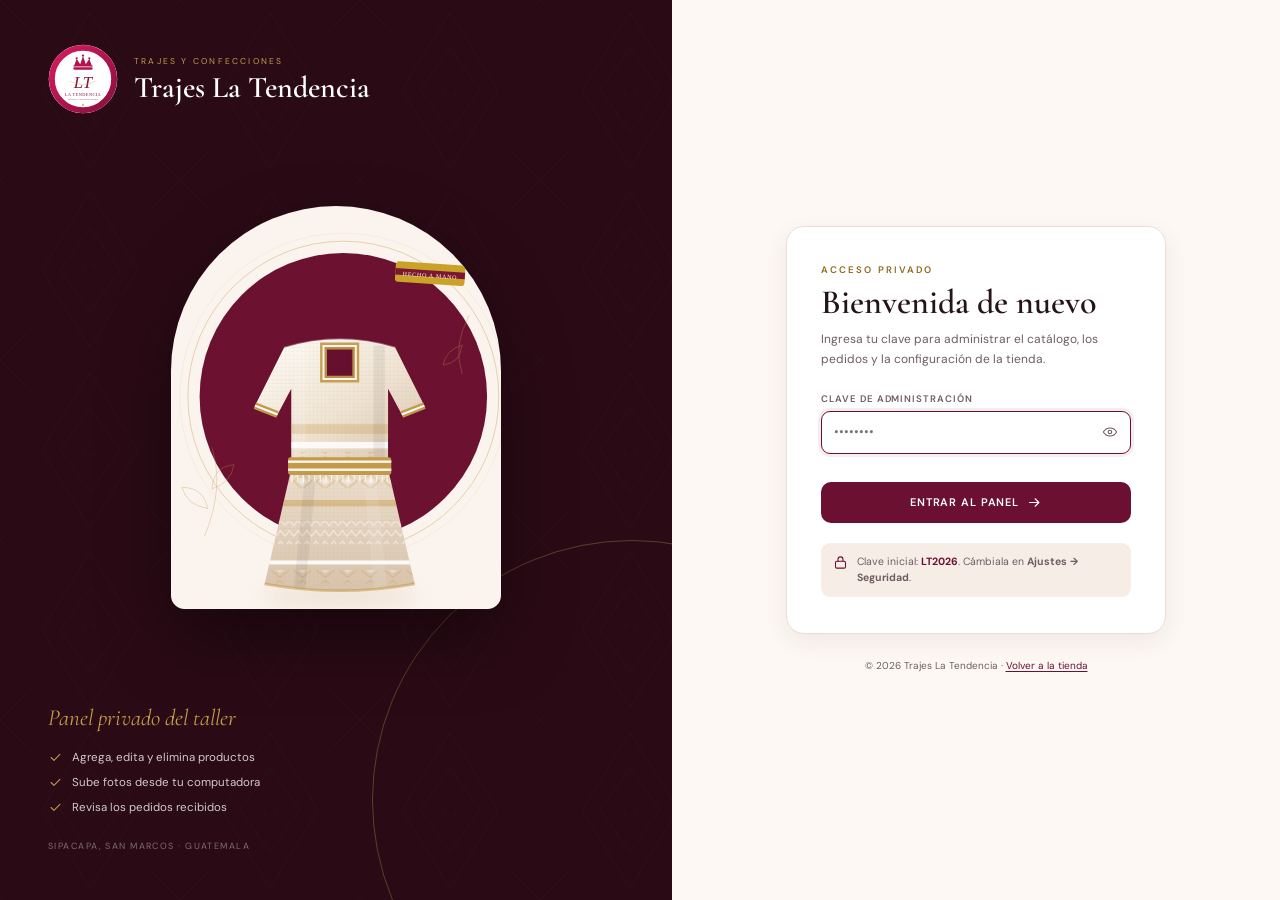
==== trajes-la-tendencia-publicar/admin.html @ 08a48540 "Add files via upload" ====
<!DOCTYPE html>
<html lang="es">
<head>
<meta charset="UTF-8">
<meta name="viewport" content="width=device-width, initial-scale=1.0">
<title>Administración · Trajes La Tendencia</title>
<meta name="robots" content="noindex, nofollow">
<meta name="description" content="Panel privado de Trajes La Tendencia para administrar el catálogo, las fotos y los pedidos del taller.">
<meta name="theme-color" content="#2A0A15">
<link rel="icon" href="assets/img/logo.svg" type="image/svg+xml">
<link rel="preconnect" href="https://fonts.googleapis.com">
<link rel="preconnect" href="https://fonts.gstatic.com" crossorigin>
<link href="https://fonts.googleapis.com/css2?family=Cormorant+Garamond:ital,wght@0,500;0,600;0,700;1,600&family=DM+Sans:opsz,wght@9..40,300;9..40,400;9..40,500;9..40,600;9..40,700&display=swap" rel="stylesheet">
<link rel="stylesheet" href="css/admin.css">
</head>
<body>

<svg xmlns="http://www.w3.org/2000/svg" class="sprite" aria-hidden="true">
  <symbol id="a-grid" viewBox="0 0 24 24"><rect x="3" y="3" width="7" height="7" rx="1.5"/><rect x="14" y="3" width="7" height="7" rx="1.5"/><rect x="3" y="14" width="7" height="7" rx="1.5"/><rect x="14" y="14" width="7" height="7" rx="1.5"/></symbol>
  <symbol id="a-box" viewBox="0 0 24 24"><path d="m12 3 8 4.5v9L12 21l-8-4.5v-9L12 3Z"/><path d="m4 7.5 8 4.5 8-4.5M12 12v9"/></symbol>
  <symbol id="a-receipt" viewBox="0 0 24 24"><path d="M5 3h14v18l-3-2-2 2-2-2-2 2-2-2-3 2V3Z"/><path d="M9 8h6M9 12h6M9 16h4"/></symbol>
  <symbol id="a-settings" viewBox="0 0 24 24"><circle cx="12" cy="12" r="3"/><path d="M12 2v3M12 19v3M4.2 4.2l2.1 2.1M17.7 17.7l2.1 2.1M2 12h3M19 12h3M4.2 19.8l2.1-2.1M17.7 6.3l2.1-2.1"/></symbol>
  <symbol id="a-plus" viewBox="0 0 24 24"><path d="M12 5v14M5 12h14"/></symbol>
  <symbol id="a-edit" viewBox="0 0 24 24"><path d="M4 20h4L19 9l-4-4L4 16v4Z"/><path d="m13.5 6.5 4 4"/></symbol>
  <symbol id="a-trash" viewBox="0 0 24 24"><path d="M4 7h16M9 7V5h6v2M7 7l1 13h8l1-13M10 11v5M14 11v5"/></symbol>
  <symbol id="a-search" viewBox="0 0 24 24"><circle cx="11" cy="11" r="7"/><path d="m20 20-3.5-3.5"/></symbol>
  <symbol id="a-close" viewBox="0 0 24 24"><path d="M6 6l12 12M18 6 6 18"/></symbol>
  <symbol id="a-eye" viewBox="0 0 24 24"><path d="M2 12s3.5-6 10-6 10 6 10 6-3.5 6-10 6S2 12 2 12Z"/><circle cx="12" cy="12" r="2.6"/></symbol>
  <symbol id="a-logout" viewBox="0 0 24 24"><path d="M10 4H5v16h5M14 8l4 4-4 4M18 12H9"/></symbol>
  <symbol id="a-external" viewBox="0 0 24 24"><path d="M14 4h6v6M20 4l-8 8"/><path d="M18 14v5H5V6h5"/></symbol>
  <symbol id="a-upload" viewBox="0 0 24 24"><path d="M12 16V4M7 9l5-5 5 5"/><path d="M4 16v4h16v-4"/></symbol>
  <symbol id="a-image" viewBox="0 0 24 24"><rect x="3" y="4" width="18" height="16" rx="2"/><circle cx="9" cy="10" r="1.6"/><path d="m4 18 5-5 4 4 3-3 4 4"/></symbol>
  <symbol id="a-wa" viewBox="0 0 24 24"><path d="M20.5 11.6a8.4 8.4 0 0 1-12.4 7.5L4 20.5l1.4-4a8.4 8.4 0 1 1 15.1-4.9Z"/><path d="M8.8 8.2c.3-.6.6-.6 1-.6h.5c.2 0 .4.1.5.4l.7 1.6c.1.3.1.5-.1.7l-.5.6c-.2.2-.1.4 0 .6.5.8 1.2 1.5 2 2 .2.1.4.2.6 0l.6-.6c.2-.2.4-.3.7-.2l1.6.7c.3.1.4.3.4.5v.5c0 .4 0 .7-.6 1a3 3 0 0 1-2.3.7c-1-.2-2.4-.8-3.6-2-1.2-1.2-1.8-2.6-2-3.6a3 3 0 0 1 .5-2.3Z" fill="currentColor" stroke="none"/></symbol>
  <symbol id="a-check" viewBox="0 0 24 24"><path d="m5 12 4.5 4.5L19 7"/></symbol>
  <symbol id="a-arrow" viewBox="0 0 24 24"><path d="M4 12h15M13 6l6 6-6 6"/></symbol>
  <symbol id="a-download" viewBox="0 0 24 24"><path d="M12 4v12M7 11l5 5 5-5"/><path d="M4 20h16"/></symbol>
  <symbol id="a-refresh" viewBox="0 0 24 24"><path d="M20 11a8 8 0 1 0-2.3 6.7"/><path d="M20 4v7h-7"/></symbol>
  <symbol id="a-copy" viewBox="0 0 24 24"><rect x="8" y="8" width="12" height="12" rx="2"/><path d="M16 8V6a2 2 0 0 0-2-2H6a2 2 0 0 0-2 2v8a2 2 0 0 0 2 2h2"/></symbol>
  <symbol id="a-truck" viewBox="0 0 24 24"><path d="M3 7h10v9H3zM13 10h4l3 3v3h-7z"/><circle cx="7" cy="18" r="1.6"/><circle cx="17.5" cy="18" r="1.6"/></symbol>
  <symbol id="a-lock" viewBox="0 0 24 24"><rect x="4" y="10" width="16" height="11" rx="2"/><path d="M8 10V7a4 4 0 0 1 8 0v3"/></symbol>
  <symbol id="a-menu" viewBox="0 0 24 24"><path d="M4 7h16M4 12h16M4 17h16"/></symbol>
</svg>

<!-- ================= LOGIN ================= -->
<main class="login" id="login-screen">
  <div class="login__brand">
    <div class="login__brand-top">
      <img src="assets/img/logo.svg" alt="" width="72" height="72">
      <div>
        <p class="login__kicker">Trajes y confecciones</p>
        <h1>Trajes La Tendencia</h1>
      </div>
    </div>
    <div class="login__art">
      <img src="assets/img/hero.svg" alt="Traje ceremonial marfil con bordado dorado">
    </div>
    <div class="login__brand-bottom">
      <p>Panel privado del taller</p>
      <ul>
        <li><svg class="ico"><use href="#a-check"/></svg> Agrega, edita y elimina productos</li>
        <li><svg class="ico"><use href="#a-check"/></svg> Sube fotos desde tu computadora</li>
        <li><svg class="ico"><use href="#a-check"/></svg> Revisa los pedidos recibidos</li>
      </ul>
      <span>Sipacapa, San Marcos · Guatemala</span>
    </div>
  </div>

  <div class="login__panel">
    <form class="login__form" id="login-form" autocomplete="off">
      <p class="kicker">Acceso privado</p>
      <h2>Bienvenida de nuevo</h2>
      <p class="login__lead">Ingresa tu clave para administrar el catálogo, los pedidos y la configuración de la tienda.</p>

      <label class="field">
        <span>Clave de administración</span>
        <div class="pass-wrap">
          <input type="password" id="login-pass" placeholder="••••••••" autocomplete="current-password" required>
          <button type="button" class="pass-toggle" id="toggle-pass" aria-label="Mostrar clave">
            <svg class="ico"><use href="#a-eye"/></svg>
          </button>
        </div>
      </label>

      <p class="form-error" id="login-error" role="alert"></p>
      <button type="submit" class="btn btn--primary btn--full">Entrar al panel <svg class="ico"><use href="#a-arrow"/></svg></button>

      <div class="login__hint">
        <svg class="ico"><use href="#a-lock"/></svg>
        <p>Clave inicial: <strong>LT2026</strong>. Cámbiala en <b>Ajustes → Seguridad</b>.</p>
      </div>
    </form>
    <p class="login__foot">© <span id="login-year">2026</span> Trajes La Tendencia · <a href="index.html">Volver a la tienda</a></p>
  </div>
</main>

<!-- ================= APLICACIÓN ================= -->
<div class="admin" id="admin-app" hidden>

  <aside class="sidebar" id="sidebar">
    <div class="sidebar__head">
      <a class="sidebar__brand" href="index.html">
        <img src="assets/img/logo.svg" alt="" width="46" height="46">
        <span><strong>La Tendencia</strong><small>Administración</small></span>
      </a>
      <button class="icon-btn sidebar__close" id="btn-close-sidebar" aria-label="Cerrar menú">
        <svg class="ico"><use href="#a-close"/></svg>
      </button>
    </div>

    <nav class="sidebar__nav" aria-label="Secciones del panel">
      <button class="side-link is-active" data-view-link="dashboard">
        <svg class="ico"><use href="#a-grid"/></svg> Resumen
      </button>
      <button class="side-link" data-view-link="products">
        <svg class="ico"><use href="#a-box"/></svg> Productos
        <span class="side-badge" id="side-count-products">0</span>
      </button>
      <button class="side-link" data-view-link="orders">
        <svg class="ico"><use href="#a-receipt"/></svg> Pedidos
        <span class="side-badge side-badge--alert" id="side-count-orders">0</span>
      </button>
      <button class="side-link" data-view-link="settings">
        <svg class="ico"><use href="#a-settings"/></svg> Ajustes
      </button>
    </nav>

    <div class="sidebar__foot">
      <a class="side-store" href="index.html" target="_blank" rel="noopener">
        <svg class="ico"><use href="#a-external"/></svg> Ver la tienda
      </a>
      <button class="side-logout" id="btn-logout">
        <svg class="ico"><use href="#a-logout"/></svg> Cerrar sesión
      </button>
      <p>Trajes La Tendencia · v1.0</p>
    </div>
  </aside>

  <div class="sidebar-overlay" id="sidebar-overlay"></div>

  <div class="main">
    <header class="topbar">
      <button class="icon-btn topbar__menu" id="btn-open-sidebar" aria-label="Abrir menú">
        <svg class="ico"><use href="#a-menu"/></svg>
      </button>
      <div class="topbar__titles">
        <h1 id="view-title">Resumen</h1>
        <p id="view-subtitle">Todo lo que pasa en tu tienda, de un vistazo.</p>
      </div>
      <div class="topbar__actions">
        <a class="btn btn--ghost btn--sm" href="index.html" target="_blank" rel="noopener">
          <svg class="ico"><use href="#a-external"/></svg> Ver tienda
        </a>
        <button class="btn btn--primary btn--sm" id="btn-new-product">
          <svg class="ico"><use href="#a-plus"/></svg> Nuevo producto
        </button>
        <span class="avatar" title="Administradora">LT</span>
      </div>
    </header>

    <main class="views">

      <!-- ============ RESUMEN ============ -->
      <section class="view is-active" data-view="dashboard">
        <div class="notice notice--info">
          <svg class="ico"><use href="#a-wa"/></svg>
          <p><strong>Notificación de pedidos:</strong> cada compra abre WhatsApp con el resumen completo para el taller. Además, el pedido queda guardado en el navegador donde se hizo la compra; esta lista muestra solo los pedidos realizados en <b>este mismo dispositivo</b>.</p>
        </div>

        <div class="kpis">
          <article class="kpi">
            <span class="kpi__icon"><svg class="ico"><use href="#a-box"/></svg></span>
            <p>Productos activos</p>
            <strong id="kpi-products">0</strong>
            <small id="kpi-products-note">—</small>
          </article>
          <article class="kpi">
            <span class="kpi__icon"><svg class="ico"><use href="#a-receipt"/></svg></span>
            <p>Pedidos en este navegador</p>
            <strong id="kpi-orders">0</strong>
            <small id="kpi-orders-note">—</small>
          </article>
          <article class="kpi">
            <span class="kpi__icon kpi__icon--gold"><svg class="ico"><use href="#a-check"/></svg></span>
            <p>Ingresos confirmados</p>
            <strong id="kpi-revenue">Q0</strong>
            <small id="kpi-revenue-note">—</small>
          </article>
          <article class="kpi">
            <span class="kpi__icon kpi__icon--rose"><svg class="ico"><use href="#a-truck"/></svg></span>
            <p>Por atender</p>
            <strong id="kpi-pending">0</strong>
            <small id="kpi-pending-note">—</small>
          </article>
        </div>

        <div class="dash-grid">
          <section class="panel">
            <header class="panel__head">
              <div><h2>Últimos pedidos</h2><p>Los más recientes de este dispositivo.</p></div>
              <button class="link-btn" data-go="orders">Ver todos <svg class="ico"><use href="#a-arrow"/></svg></button>
            </header>
            <div class="table-wrap">
              <table class="table">
                <thead><tr><th>Pedido</th><th>Cliente</th><th>Total</th><th>Estado</th></tr></thead>
                <tbody id="recent-orders"></tbody>
              </table>
            </div>
            <p class="empty-mini" id="recent-empty">Aún no hay pedidos. Cuando alguien compre, aparecerá aquí.</p>
          </section>

          <section class="panel">
            <header class="panel__head">
              <div><h2>Stock bajo</h2><p>Piezas con 3 unidades o menos.</p></div>
              <button class="link-btn" data-go="products">Gestionar <svg class="ico"><use href="#a-arrow"/></svg></button>
            </header>
            <div class="lowstock" id="low-stock"></div>
            <p class="empty-mini" id="low-empty">Todo tu inventario está en buen nivel.</p>
          </section>
        </div>

        <div class="quick-grid">
          <button class="quick-card" data-go="products" id="quick-product">
            <span><svg class="ico"><use href="#a-plus"/></svg></span>
            <strong>Agregar un producto</strong>
            <small>Sube fotos, define precio y tallas.</small>
          </button>
          <button class="quick-card" data-go="orders">
            <span><svg class="ico"><use href="#a-receipt"/></svg></span>
            <strong>Revisar pedidos</strong>
            <small>Confirma, prepara y entrega.</small>
          </button>
          <button class="quick-card" data-go="settings">
            <span><svg class="ico"><use href="#a-download"/></svg></span>
            <strong>Respaldar catálogo</strong>
            <small>Descarga una copia de tus datos.</small>
          </button>
        </div>
      </section>

      <!-- ============ PRODUCTOS ============ -->
      <section class="view" data-view="products">
        <div class="toolbar">
          <div class="search-box">
            <svg class="ico"><use href="#a-search"/></svg>
            <input type="search" id="product-search" placeholder="Buscar por nombre…" aria-label="Buscar producto">
          </div>
          <div class="toolbar__group">
            <select id="product-filter-cat" aria-label="Filtrar por categoría">
              <option value="all">Todas las categorías</option>
            </select>
            <select id="product-filter-status" aria-label="Filtrar por estado">
              <option value="all">Todos los estados</option>
              <option value="active">Activos</option>
              <option value="inactive">Inactivos</option>
              <option value="low">Stock bajo</option>
            </select>
            <button class="btn btn--primary btn--sm" id="btn-new-product-2">
              <svg class="ico"><use href="#a-plus"/></svg> Nuevo
            </button>
          </div>
        </div>

        <div class="panel">
          <div class="table-wrap">
            <table class="table table--products">
              <thead>
                <tr><th>Producto</th><th>Categoría</th><th>Precio</th><th>Stock</th><th>Estado</th><th class="t-right">Acciones</th></tr>
              </thead>
              <tbody id="products-tbody"></tbody>
            </table>
          </div>
          <p class="empty-state" id="products-empty" hidden>No hay productos que coincidan con la búsqueda.</p>
        </div>
        <p class="table-note"><svg class="ico"><use href="#a-image"/></svg> Las fotos se guardan comprimidas dentro del catálogo. Para publicar los cambios en la web, usa <b>Ajustes → Exportar catálogo</b>.</p>
      </section>

      <!-- ============ PEDIDOS ============ -->
      <section class="view" data-view="orders">
        <div class="notice notice--info">
          <svg class="ico"><use href="#a-wa"/></svg>
          <p><strong>Tu libro de pedidos es WhatsApp.</strong> Cada pedido nuevo llega a tu WhatsApp con todos los datos. Esta lista guarda únicamente los pedidos hechos desde este navegador (por ejemplo, ventas registradas en el taller).</p>
        </div>
        <div class="toolbar">
          <div class="search-box">
            <svg class="ico"><use href="#a-search"/></svg>
            <input type="search" id="order-search" placeholder="Buscar por código, cliente o teléfono…" aria-label="Buscar pedido">
          </div>
          <div class="toolbar__group">
            <select id="order-status-filter" aria-label="Filtrar por estado">
              <option value="all">Todos los estados</option>
              <option value="pendiente">Pendientes</option>
              <option value="pagado">Pagados</option>
              <option value="preparando">En preparación</option>
              <option value="enviado">Enviados</option>
              <option value="entregado">Entregados</option>
              <option value="cancelado">Cancelados</option>
            </select>
          </div>
        </div>

        <div class="orders" id="orders-list"></div>
        <div class="empty-state empty-state--box" id="orders-empty" hidden>
          <svg class="ico"><use href="#a-receipt"/></svg>
          <p>No hay pedidos guardados en este navegador.</p>
          <small>Los pedidos de tus clientes llegan directamente a tu WhatsApp. Aquí solo se guardan los que se hacen desde este mismo dispositivo.</small>
        </div>
      </section>

      <!-- ============ AJUSTES ============ -->
      <section class="view" data-view="settings">
        <form id="settings-form">
          <div class="settings-grid">

            <section class="panel">
              <header class="panel__head"><div><h2>Datos del negocio</h2><p>Así te contactan y te encuentran.</p></div></header>
              <div class="form-grid">
                <label class="field field--full"><span>Número de WhatsApp *</span><input type="tel" id="set-whatsapp" inputmode="numeric" autocomplete="off" placeholder="50233451029"></label>
                <label class="field field--full"><span>Teléfono visible en la página</span><input type="tel" id="set-phone" autocomplete="off" placeholder="3345 1029"></label>
                <p class="field-note field--full" id="wa-preview">—</p>
                <p class="form-error field--full" id="wa-error"></p>
                <label class="field"><span>Nombre del negocio</span><input type="text" id="set-name"></label>
                <label class="field"><span>Correo</span><input type="email" id="set-email"></label>
                <label class="field field--full"><span>Dirección</span><input type="text" id="set-address"></label>
                <label class="field field--full"><span>Facebook</span><input type="url" id="set-facebook"></label>
              </div>
              <button type="submit" class="btn btn--primary btn--sm" style="margin-top:16px">Guardar número</button>
              <p class="field-note">Escribe el número con código de país, sin <b>+</b>, espacios ni guiones. Ejemplo: <b>50233451029</b>. Para cambiarlo, borra los dígitos y escribe el nuevo.</p>
            </section>

            <section class="panel">
              <header class="panel__head"><div><h2>Envíos y pagos</h2><p>Reglas que se aplican en el checkout.</p></div></header>
              <div class="form-grid">
                <label class="field"><span>Envío gratis desde (Q)</span><input type="number" id="set-free" min="0" step="1"></label>
                <label class="field"><span>Recargo contra entrega (Q)</span><input type="number" id="set-cod" min="0" step="1"></label>
                <label class="field"><span>Envío en San Marcos (Q)</span><input type="number" id="set-ship-local" min="0" step="1"></label>
                <label class="field"><span>Envío nacional (Q)</span><input type="number" id="set-ship-national" min="0" step="1"></label>
              </div>
              <div class="form-grid" style="margin-top:14px">
                <label class="field"><span>Banco</span><input type="text" id="set-bank"></label>
                <label class="field"><span>Número de cuenta</span><input type="text" id="set-account"></label>
                <label class="field"><span>Titular</span><input type="text" id="set-holder"></label>
                <label class="field"><span>Tipo de cuenta</span><input type="text" id="set-account-type"></label>
              </div>
              <button type="submit" class="btn btn--primary btn--sm" style="margin-top:16px">Guardar cambios</button>
            </section>

            <section class="panel">
              <header class="panel__head"><div><h2>Seguridad</h2><p>Cambia la clave de acceso al panel.</p></div></header>
              <div class="form-grid">
                <label class="field field--full"><span>Clave actual</span><input type="password" id="set-pass-current" autocomplete="current-password"></label>
                <label class="field"><span>Nueva clave</span><input type="password" id="set-pass-new" autocomplete="new-password"></label>
                <label class="field"><span>Repetir nueva clave</span><input type="password" id="set-pass-confirm" autocomplete="new-password"></label>
              </div>
              <p class="form-error" id="pass-error"></p>
              <button type="button" class="btn btn--ghost btn--sm" id="btn-change-pass">Actualizar clave</button>
              <p class="field-note">La clave se guarda cifrada en este navegador. Si la olvidas, deberás restablecer los datos del sitio.</p>
            </section>

            <section class="panel">
              <header class="panel__head"><div><h2>Catálogo y respaldos</h2><p>Publica o restaura la información de tu tienda.</p></div></header>
              <div class="data-actions">
                <button type="button" class="data-btn" id="btn-export-js">
                  <svg class="ico"><use href="#a-download"/></svg>
                  <span><strong>Exportar catálogo publicado</strong><small>Descarga <code>data.js</code> con fotos incluidas, listo para reemplazar en el sitio.</small></span>
                </button>
                <button type="button" class="data-btn" id="btn-export-json">
                  <svg class="ico"><use href="#a-copy"/></svg>
                  <span><strong>Descargar respaldo JSON</strong><small>Copia de seguridad de productos y ajustes.</small></span>
                </button>
                <button type="button" class="data-btn" id="btn-import">
                  <svg class="ico"><use href="#a-upload"/></svg>
                  <span><strong>Importar catálogo</strong><small>Restaura un respaldo .json o un data.js exportado.</small></span>
                </button>
                <input type="file" id="import-file" accept=".json,.js,application/json,text/javascript" hidden>
                <button type="button" class="data-btn data-btn--danger" id="btn-reset-catalog">
                  <svg class="ico"><use href="#a-refresh"/></svg>
                  <span><strong>Restaurar catálogo de ejemplo</strong><small>Borra los cambios locales de productos y vuelve al catálogo original.</small></span>
                </button>
                <button type="button" class="data-btn data-btn--danger" id="btn-clear-orders">
                  <svg class="ico"><use href="#a-trash"/></svg>
                  <span><strong>Borrar pedidos</strong><small>Elimina el historial de pedidos de este navegador.</small></span>
                </button>
              </div>
              <p class="field-note" id="data-info">—</p>
            </section>
          </div>
        </form>

        <div class="publish">
          <div class="publish__icon"><svg class="ico"><use href="#a-upload"/></svg></div>
          <div>
            <h3>¿Cómo publico mis cambios?</h3>
            <p>El panel guarda los cambios en este navegador. Para que los vea todo el mundo, exporta el catálogo y reemplaza el archivo <code>js/data.js</code> en tu hosting. Las fotos nuevas viajan dentro de ese archivo, sin servicios externos.</p>
          </div>
          <ol>
            <li><span>1</span> Edita productos y ajustes.</li>
            <li><span>2</span> Presiona <b>Exportar catálogo publicado</b>.</li>
            <li><span>3</span> Sube el nuevo <code>data.js</code> a <code>js/</code>.</li>
            <li><span>4</span> Recarga la tienda y verifica.</li>
          </ol>
        </div>
      </section>

    </main>
  </div>
</div>

<!-- ================= MODAL PRODUCTO ================= -->
<div class="modal" id="product-form-modal" aria-hidden="true">
  <div class="modal__backdrop" data-close></div>
  <div class="modal__box modal__box--wide" role="dialog" aria-modal="true" aria-labelledby="pf-title">
    <header class="modal__head">
      <div><p class="kicker">Catálogo</p><h2 id="pf-title">Nuevo producto</h2></div>
      <button class="icon-btn" data-close aria-label="Cerrar"><svg class="ico"><use href="#a-close"/></svg></button>
    </header>

    <form id="product-form" class="modal__body">
      <div class="product-form">
        <div class="product-form__main">
          <div class="form-grid">
            <label class="field field--full"><span>Nombre del producto *</span><input type="text" id="pf-name" required maxlength="80" placeholder="Ej. Traje Regional Bordado"></label>
            <label class="field"><span>Categoría *</span>
              <select id="pf-category" required>
                <option value="trajes">Trajes</option>
                <option value="blusas">Blusas</option>
                <option value="cortes">Cortes típicos</option>
              </select>
            </label>
            <label class="field"><span>Etiqueta</span>
              <select id="pf-badge">
                <option value="">Sin etiqueta</option>
                <option>Nuevo</option>
                <option>Más vendido</option>
                <option>Edición limitada</option>
                <option>Hecho a mano</option>
              </select>
            </label>
            <label class="field"><span>Precio (Q) *</span><input type="number" id="pf-price" min="1" step="1" required placeholder="850"></label>
            <label class="field"><span>Precio anterior (Q)</span><input type="number" id="pf-compare" min="0" step="1" placeholder="Opcional"></label>
            <label class="field"><span>Stock disponible</span><input type="number" id="pf-stock" min="0" step="1" value="10"></label>
            <label class="field"><span>Tallas (separadas por coma)</span><input type="text" id="pf-sizes" placeholder="S, M, L, XL"></label>
            <label class="field field--full"><span>Colores (nombre:hex, separados por coma)</span><input type="text" id="pf-colors" placeholder="Rosa:#C2185B, Vino:#7B1733"></label>
            <label class="field field--full"><span>Descripción</span><textarea id="pf-desc" rows="3" placeholder="Cuenta la historia de esta pieza…"></textarea></label>
            <label class="field field--full"><span>Detalles (uno por línea)</span><textarea id="pf-details" rows="3" placeholder="Hecho a mano&#10;Tela de algodón"></textarea></label>
          </div>

          <div class="checks">
            <label class="check"><input type="checkbox" id="pf-featured" checked><span>Mostrar en destacados</span></label>
            <label class="check"><input type="checkbox" id="pf-active" checked><span>Producto visible en la tienda</span></label>
          </div>
        </div>

        <div class="product-form__media">
          <div class="field-head"><span>Fotos del producto</span><small>La primera es la portada</small></div>
          <div class="upload-zone" id="pf-drop">
            <svg class="ico"><use href="#a-upload"/></svg>
            <strong>Arrastra tus fotos aquí</strong>
            <span>o haz clic para elegirlas</span>
            <small>JPG, PNG o WebP · se comprimen automáticamente</small>
            <input type="file" id="pf-file" accept="image/*" multiple hidden>
          </div>
          <div class="image-grid" id="pf-images"></div>
          <p class="field-note">Puedes subir varias fotos. La primera será la que se vea en la tienda.</p>
        </div>
      </div>

      <p class="form-error" id="pf-error"></p>
    </form>

    <footer class="modal__foot">
      <button type="button" class="btn btn--ghost btn--sm" data-close>Cancelar</button>
      <button type="submit" form="product-form" class="btn btn--primary btn--sm" id="pf-save">
        <svg class="ico"><use href="#a-check"/></svg> Guardar producto
      </button>
    </footer>
  </div>
</div>

<!-- ================= MODAL PEDIDO ================= -->
<div class="modal" id="order-modal" aria-hidden="true">
  <div class="modal__backdrop" data-close></div>
  <div class="modal__box" role="dialog" aria-modal="true" aria-labelledby="order-modal-title">
    <header class="modal__head">
      <div><p class="kicker">Pedido</p><h2 id="order-modal-title">Detalle</h2></div>
      <button class="icon-btn" data-close aria-label="Cerrar"><svg class="ico"><use href="#a-close"/></svg></button>
    </header>
    <div class="modal__body" id="order-detail"></div>
    <footer class="modal__foot modal__foot--split">
      <div class="order-status">
        <label for="order-status-select">Estado</label>
        <select id="order-status-select"></select>
        <button class="btn btn--ghost btn--sm" id="btn-order-save">Guardar</button>
      </div>
      <div class="modal__foot-actions">
        <a class="btn btn--wa btn--sm" id="btn-order-wa" href="#" target="_blank" rel="noopener"><svg class="ico"><use href="#a-wa"/></svg> Enviar al taller</a>
        <a class="btn btn--ghost btn--sm" id="btn-order-customer" href="#" target="_blank" rel="noopener"><svg class="ico"><use href="#a-wa"/></svg> Cliente</a>
      </div>
    </footer>
  </div>
</div>

<div class="toast" id="admin-toast" role="status" aria-live="polite"></div>

<button class="fab" id="btn-fab-new" aria-label="Nuevo producto"><svg class="ico"><use href="#a-plus"/></svg></button>

<script src="js/data.js"></script>
<script src="js/admin.js"></script>
</body>
</html>
---- trajes-la-tendencia-publicar/css/admin.css ----
/* ==========================================================================
   TRAJES LA TENDENCIA · Panel de administración
   ========================================================================== */

:root{
  --wine:#6B1030;
  --wine-deep:#4A0A21;
  --wine-ink:#2A0A15;
  --magenta:#C2185B;
  --blush:#F8E7EC;
  --cream:#FDF8F4;
  --sand:#F6EDE6;
  --paper:#FFFFFF;
  --ink:#241318;
  --muted:#6F5D63;
  --line:#EADFD8;
  --gold:#C39A4A;
  --green:#157A4E;
  --green-dark:#146B46;
  --red:#C0392B;
  --shadow-sm:0 8px 24px rgba(74,10,33,.07);
  --shadow-md:0 18px 44px rgba(74,10,33,.13);
  --shadow-lg:0 30px 80px rgba(74,10,33,.22);
  --serif:"Cormorant Garamond",Georgia,serif;
  --sans:"DM Sans",system-ui,-apple-system,"Segoe UI",sans-serif;
  --ease:cubic-bezier(.22,.61,.36,1);
}

*,*::before,*::after{box-sizing:border-box}
body{
  margin:0;background:#F7F1EC;color:var(--ink);
  font-family:var(--sans);font-size:14px;line-height:1.55;
  -webkit-font-smoothing:antialiased;
}
img{max-width:100%;display:block}
a{color:inherit;text-decoration:none}
button{font:inherit;color:inherit;background:none;border:0;cursor:pointer}
input,select,textarea{font:inherit;color:inherit}
h1,h2,h3,h4,p,ul,ol{margin:0}
ul,ol{padding:0;list-style:none}
::selection{background:var(--wine);color:#fff}
:focus-visible{outline:2px solid var(--magenta);outline-offset:2px;border-radius:4px}
code{font-family:ui-monospace,SFMono-Regular,Consolas,monospace;font-size:.92em;background:rgba(107,16,48,.06);padding:1px 5px;border-radius:4px}
[hidden]{display:none !important}
.sprite{position:absolute;width:0;height:0;overflow:hidden}
.ico{width:18px;height:18px;flex:none;fill:none;stroke:currentColor;stroke-width:1.7;stroke-linecap:round;stroke-linejoin:round;vertical-align:middle}
.sr-only{position:absolute;width:1px;height:1px;overflow:hidden;clip:rect(0,0,0,0)}

/* ---------- Botones y campos ---------- */
.btn{
  display:inline-flex;align-items:center;justify-content:center;gap:8px;
  padding:12px 18px;border-radius:10px;border:1px solid transparent;
  font-size:11px;font-weight:600;letter-spacing:.08em;text-transform:uppercase;
  line-height:1;transition:background .2s,color .2s,border-color .2s,transform .2s,box-shadow .2s;
}
.btn .ico{width:15px;height:15px}
.btn--sm{padding:10px 14px;font-size:10px;border-radius:9px}
.btn--primary{background:var(--wine);color:#fff}
.btn--primary:hover{background:var(--wine-deep);transform:translateY(-1px);box-shadow:0 10px 22px rgba(74,10,33,.2)}
.btn--ghost{background:var(--paper);border-color:var(--line);color:var(--ink)}
.btn--ghost:hover{border-color:var(--wine);color:var(--wine)}
.btn--wa{background:var(--green);color:#fff}
.btn--wa:hover{background:var(--green-dark)}
.btn--full{width:100%}
.btn[disabled]{opacity:.55;pointer-events:none}

.field{display:flex;flex-direction:column;gap:5px}
.field > span{font-size:9.5px;font-weight:600;text-transform:uppercase;letter-spacing:.1em;color:var(--muted)}
.field input,.field select,.field textarea{
  width:100%;padding:10px 12px;border:1px solid var(--line);border-radius:9px;
  background:var(--paper);font-size:13px;transition:border-color .2s,box-shadow .2s;
}
.field textarea{resize:vertical;min-height:74px}
.field input:focus,.field select:focus,.field textarea:focus{
  outline:none;border-color:var(--wine);box-shadow:0 0 0 3px rgba(107,16,48,.07);
}
.field input.is-error,.field select.is-error{border-color:var(--magenta);background:#FFF6F8}
.field-note{font-size:10.5px;color:var(--muted);line-height:1.6;margin-top:10px}
.field-head{display:flex;justify-content:space-between;align-items:baseline;margin-bottom:8px}
.field-head span{font-size:9.5px;font-weight:600;text-transform:uppercase;letter-spacing:.1em;color:var(--muted)}
.field-head small{font-size:9.5px;color:var(--muted)}
.form-grid{display:grid;grid-template-columns:1fr 1fr;gap:12px}
.field--full{grid-column:1/-1}
.form-error{color:var(--magenta);font-size:11px;min-height:16px;margin-top:8px}
.kicker{font-size:9.5px;font-weight:600;letter-spacing:.22em;text-transform:uppercase;color:#8C6A1F}

/* ---------- Login ---------- */
.login{display:grid;grid-template-columns:1.05fr .95fr;min-height:100vh;background:var(--cream)}
.login__brand{
  position:relative;background:var(--wine-ink);color:#fff;padding:44px 48px;
  display:flex;flex-direction:column;overflow:hidden;
}
.login__brand::before{
  content:"";position:absolute;inset:0;opacity:.18;
  background:url("../assets/img/pattern.svg") repeat;background-size:180px;
  filter:invert(1);
}
.login__brand::after{
  content:"";position:absolute;width:520px;height:520px;border-radius:50%;
  border:1px solid rgba(195,154,74,.35);right:-220px;bottom:-160px;pointer-events:none;
}
.login__brand-top{position:relative;z-index:2;display:flex;align-items:center;gap:16px}
.login__brand-top img{width:70px;height:70px;border-radius:50%}
.login__brand-top h1{font-family:var(--serif);font-size:30px;font-weight:600;line-height:1;margin-top:4px}
.login__kicker{font-size:8.5px;text-transform:uppercase;letter-spacing:.26em;color:var(--gold)}
.login__art{
  position:relative;z-index:2;flex:1;display:flex;align-items:center;justify-content:center;
  padding:30px 0;min-height:280px;
}
.login__art img{
  width:min(330px,72%);max-height:46vh;object-fit:cover;
  border-radius:220px 220px 18px 18px;box-shadow:0 30px 70px rgba(0,0,0,.4);
}
.login__brand-bottom{position:relative;z-index:2}
.login__brand-bottom > p{font-family:var(--serif);font-size:23px;font-style:italic;color:var(--gold);margin-bottom:12px}
.login__brand-bottom ul{display:grid;gap:7px;margin-bottom:18px}
.login__brand-bottom li{display:flex;align-items:center;gap:9px;font-size:11.5px;color:rgba(255,255,255,.78)}
.login__brand-bottom li .ico{width:15px;height:15px;color:var(--gold)}
.login__brand-bottom > span{font-size:9px;text-transform:uppercase;letter-spacing:.16em;color:rgba(255,255,255,.4)}

.login__panel{display:flex;flex-direction:column;justify-content:center;align-items:center;padding:40px 32px}
.login__form{width:min(380px,100%);background:var(--paper);border:1px solid var(--line);border-radius:18px;padding:36px 34px;box-shadow:var(--shadow-sm)}
.login__form h2{font-family:var(--serif);font-size:34px;font-weight:600;line-height:1;margin:8px 0 10px}
.login__lead{font-size:12px;color:var(--muted);line-height:1.65;margin-bottom:22px}
.pass-wrap{position:relative}
.pass-wrap input{padding-right:44px}
.pass-toggle{position:absolute;right:4px;top:50%;translate:0 -50%;width:34px;height:34px;display:grid;place-items:center;color:var(--muted);border-radius:7px}
.pass-toggle:hover{background:var(--sand);color:var(--wine)}
.pass-toggle .ico{width:16px;height:16px}
.login__form .btn{margin-top:4px}
.login__hint{display:flex;gap:9px;margin-top:20px;padding:11px 12px;border-radius:9px;background:var(--sand);color:var(--muted);font-size:10.5px;line-height:1.55}
.login__hint .ico{width:15px;height:15px;color:var(--wine);margin-top:1px}
.login__hint strong{color:var(--wine)}
.login__foot{margin-top:24px;font-size:10px;color:var(--muted)}
.login__foot a{color:var(--wine);text-decoration:underline;text-underline-offset:2px}

/* ---------- Estructura ---------- */
.admin{display:flex;min-height:100vh}
.sidebar{
  position:sticky;top:0;height:100vh;width:256px;flex:none;
  background:var(--wine-ink);color:#EAD9DF;display:flex;flex-direction:column;
  padding:20px 16px;z-index:70;
}
.sidebar__head{display:flex;align-items:center;justify-content:space-between;gap:8px;padding:0 4px 20px;border-bottom:1px solid rgba(255,255,255,.1)}
.sidebar__brand{display:flex;align-items:center;gap:10px}
.sidebar__brand img{border-radius:50%}
.sidebar__brand strong{display:block;font-family:var(--serif);font-size:18px;font-weight:600;color:#fff;line-height:1}
.sidebar__brand small{display:block;font-size:7.5px;text-transform:uppercase;letter-spacing:.2em;color:rgba(234,217,223,.5);margin-top:4px}
.sidebar__close{display:none;color:#EAD9DF}
.sidebar__nav{display:flex;flex-direction:column;gap:3px;margin-top:18px;flex:1}
.side-link{
  display:flex;align-items:center;gap:10px;padding:11px 12px;border-radius:9px;
  font-size:12px;font-weight:500;color:rgba(234,217,223,.72);text-align:left;
  transition:background .2s,color .2s;
}
.side-link .ico{width:17px;height:17px}
.side-link:hover{background:rgba(255,255,255,.06);color:#fff}
.side-link.is-active{background:rgba(195,154,74,.16);color:#fff}
.side-link.is-active .ico{color:var(--gold)}
.side-badge{
  margin-left:auto;min-width:19px;height:19px;padding:0 5px;border-radius:99px;
  display:grid;place-items:center;background:rgba(255,255,255,.12);
  font-size:9px;font-weight:600;color:#fff;
}
.side-badge--alert{background:var(--magenta)}
.sidebar__foot{margin-top:auto;padding-top:16px;border-top:1px solid rgba(255,255,255,.1)}
.side-store,.side-logout{
  display:flex;align-items:center;gap:9px;width:100%;padding:9px 12px;border-radius:8px;
  font-size:11px;color:rgba(234,217,223,.75);transition:background .2s,color .2s;
}
.side-store:hover,.side-logout:hover{background:rgba(255,255,255,.06);color:#fff}
.side-logout{color:rgba(255,180,180,.8)}
.sidebar__foot p{font-size:8.5px;color:rgba(234,217,223,.32);text-align:center;margin-top:12px;letter-spacing:.05em}
.sidebar-overlay{display:none}

.main{flex:1;min-width:0;display:flex;flex-direction:column}
.topbar{
  position:sticky;top:0;z-index:50;height:78px;
  display:flex;align-items:center;gap:16px;padding:0 30px;
  background:rgba(255,255,255,.92);-webkit-backdrop-filter:blur(12px);backdrop-filter:blur(12px);
  border-bottom:1px solid var(--line);
}
.topbar__menu{display:none}
.topbar__titles{min-width:0}
.topbar__titles h1{font-family:var(--serif);font-size:26px;font-weight:600;line-height:1;color:var(--wine-ink)}
.topbar__titles p{font-size:10.5px;color:var(--muted);margin-top:4px;white-space:nowrap;overflow:hidden;text-overflow:ellipsis}
.topbar__actions{margin-left:auto;display:flex;align-items:center;gap:9px;flex:none}
.avatar{
  width:36px;height:36px;border-radius:50%;display:grid;place-items:center;
  background:var(--wine);color:#fff;font-family:var(--serif);font-size:14px;font-weight:600;
  margin-left:4px;
}
.views{padding:26px 30px 50px;max-width:1460px;width:100%;margin:0 auto}
.view{display:none}
.view.is-active{display:block;animation:viewIn .3s var(--ease)}
@keyframes viewIn{from{opacity:0;transform:translateY(8px)}to{opacity:1;transform:none}}

/* ---------- Avisos ---------- */
.notice{display:flex;gap:11px;align-items:flex-start;padding:13px 16px;border-radius:11px;margin-bottom:18px;font-size:11.5px;line-height:1.55}
.notice .ico{width:17px;height:17px;margin-top:1px}
.notice--info{background:#F3F7F4;border:1px solid #D8E7DC;color:#33573E}
.notice--info .ico{color:var(--green)}
.notice p{color:inherit}

/* ---------- KPIs ---------- */
.kpis{display:grid;grid-template-columns:repeat(4,1fr);gap:14px;margin-bottom:18px}
.kpi{
  position:relative;background:var(--paper);border:1px solid var(--line);
  border-radius:14px;padding:18px 18px 16px;overflow:hidden;
}
.kpi__icon{
  position:absolute;right:14px;top:14px;width:34px;height:34px;border-radius:9px;
  display:grid;place-items:center;background:var(--blush);color:var(--wine);
}
.kpi__icon .ico{width:17px;height:17px}
.kpi__icon--gold{background:#F7EEDB;color:#8C6A1F}
.kpi__icon--rose{background:#FCE9EF;color:var(--magenta)}
.kpi > p{font-size:10px;text-transform:uppercase;letter-spacing:.09em;color:var(--muted);font-weight:600}
.kpi > strong{display:block;font-family:var(--serif);font-size:34px;font-weight:600;line-height:1.1;margin-top:6px;color:var(--wine-ink)}
.kpi > small{display:block;font-size:10px;color:var(--muted);margin-top:3px}

/* ---------- Paneles ---------- */
.panel{background:var(--paper);border:1px solid var(--line);border-radius:14px;overflow:hidden}
.panel__head{display:flex;justify-content:space-between;align-items:flex-start;gap:14px;padding:16px 18px;border-bottom:1px solid var(--line)}
.panel__head h2{font-family:var(--serif);font-size:21px;font-weight:600;line-height:1.1}
.panel__head p{font-size:10px;color:var(--muted);margin-top:3px}
.link-btn{display:inline-flex;align-items:center;gap:5px;font-size:10px;font-weight:600;letter-spacing:.06em;text-transform:uppercase;color:var(--wine);white-space:nowrap}
.link-btn .ico{width:13px;height:13px}
.link-btn:hover{color:var(--magenta)}
.dash-grid{display:grid;grid-template-columns:1.55fr 1fr;gap:16px;margin-bottom:18px}
.empty-mini{padding:16px 18px;font-size:11px;color:var(--muted)}
.empty-mini:not([hidden]) + *{display:none}
.table-wrap{overflow-x:auto}
.table{width:100%;border-collapse:collapse;font-size:11.5px}
.table th{
  text-align:left;padding:9px 14px;font-size:8.5px;font-weight:600;
  text-transform:uppercase;letter-spacing:.1em;color:var(--muted);
  background:#FBF6F2;border-bottom:1px solid var(--line);white-space:nowrap;
}
.table td{padding:11px 14px;border-bottom:1px solid #F3EBE6;vertical-align:middle}
.table tr:last-child td{border-bottom:0}
.table tbody tr:hover{background:#FDFAF7}
.t-right{text-align:right}
.table .order-code{font-weight:600;color:var(--wine);font-size:11px;white-space:nowrap}
.table .muted{color:var(--muted);font-size:10px}

.pill{
  display:inline-flex;align-items:center;gap:5px;padding:4px 9px;border-radius:99px;
  font-size:8.5px;font-weight:600;text-transform:uppercase;letter-spacing:.05em;white-space:nowrap;
}
.pill::before{content:"";width:5px;height:5px;border-radius:50%;background:currentColor}
.pill--pendiente{background:#FFF4E2;color:#9A6A11}
.pill--pagado{background:#E9F6EF;color:#1B7A50}
.pill--preparando{background:#EAF1FB;color:#2F5C9E}
.pill--enviado{background:#F0EBFA;color:#5B3E9E}
.pill--entregado{background:#E9F6EF;color:#1B7A50}
.pill--cancelado{background:#FBEAEA;color:#A83232}

.lowstock{display:flex;flex-direction:column}
.lowstock-item{display:flex;align-items:center;gap:10px;padding:10px 16px;border-bottom:1px solid #F3EBE6}
.lowstock-item:last-child{border-bottom:0}
.lowstock-item img{width:38px;height:47px;object-fit:cover;border-radius:6px;background:var(--sand);flex:none}
.lowstock-item strong{display:block;font-size:11px;font-weight:500;line-height:1.3}
.lowstock-item span{display:block;font-size:9.5px;color:var(--magenta);margin-top:2px}
.lowstock-item b{margin-left:auto;font-size:11px;color:var(--wine)}

.quick-grid{display:grid;grid-template-columns:repeat(3,1fr);gap:14px}
.quick-card{
  display:flex;flex-direction:column;align-items:flex-start;gap:5px;text-align:left;
  background:var(--paper);border:1px solid var(--line);border-radius:14px;padding:18px;
  transition:border-color .2s,transform .2s,box-shadow .2s;
}
.quick-card:hover{border-color:rgba(107,16,48,.35);transform:translateY(-2px);box-shadow:var(--shadow-sm)}
.quick-card > span{width:36px;height:36px;border-radius:10px;display:grid;place-items:center;background:var(--blush);color:var(--wine);margin-bottom:6px}
.quick-card > span .ico{width:17px;height:17px}
.quick-card strong{font-size:12px;font-weight:600}
.quick-card small{font-size:10px;color:var(--muted);line-height:1.5}

/* ---------- Barra de herramientas ---------- */
.toolbar{display:flex;justify-content:space-between;align-items:center;gap:12px;flex-wrap:wrap;margin-bottom:16px}
.search-box{
  display:flex;align-items:center;gap:8px;background:var(--paper);
  border:1px solid var(--line);border-radius:9px;padding:0 12px;height:38px;min-width:250px;
}
.search-box .ico{width:15px;height:15px;color:var(--muted)}
.search-box input{border:0;background:transparent;outline:none;font-size:12px;width:100%;height:100%}
.toolbar__group{display:flex;align-items:center;gap:8px;flex-wrap:wrap}
.toolbar__group select{
  height:38px;padding:0 30px 0 11px;border:1px solid var(--line);border-radius:9px;
  background:var(--paper);font-size:11px;cursor:pointer;appearance:none;-webkit-appearance:none;
  background-image:url("data:image/svg+xml,%3Csvg xmlns='http://www.w3.org/2000/svg' width='10' height='6'%3E%3Cpath d='M1 1l4 4 4-4' fill='none' stroke='%237C6B70' stroke-width='1.4'/%3E%3C/svg%3E");
  background-repeat:no-repeat;background-position:right 10px center;
}

/* ---------- Tabla productos ---------- */
.table--products td{font-size:11.5px}
.prod-cell{display:flex;align-items:center;gap:10px;min-width:220px}
.prod-cell img{width:42px;height:52px;object-fit:cover;border-radius:7px;background:var(--sand);flex:none}
.prod-cell strong{display:block;font-size:11.5px;font-weight:600;line-height:1.3}
.prod-cell span{display:block;font-size:9px;color:var(--muted);margin-top:2px}
.cat-chip{display:inline-block;font-size:9px;padding:3px 8px;border-radius:99px;background:var(--sand);color:#5E4B50;white-space:nowrap}
.price-cell{font-weight:600;color:var(--wine);white-space:nowrap}
.price-cell s{display:block;font-size:9px;font-weight:400;color:var(--muted)}
.stock-cell{white-space:nowrap}
.stock-cell.is-low{color:var(--magenta);font-weight:600}
.row-actions{display:flex;justify-content:flex-end;gap:4px}
.row-btn{width:30px;height:30px;border-radius:7px;display:grid;place-items:center;color:var(--muted);border:1px solid transparent}
.row-btn:hover{background:var(--sand);color:var(--wine);border-color:var(--line)}
.row-btn--del:hover{background:#FBEAEA;color:var(--red);border-color:#F0D2D2}
.row-btn .ico{width:14px;height:14px}
.state-dot{display:inline-flex;align-items:center;gap:5px;font-size:9.5px;color:var(--muted);white-space:nowrap}
.state-dot::before{content:"";width:6px;height:6px;border-radius:50%;background:#C9B8BC}
.state-dot.is-on::before{background:var(--green)}
.table-note{display:flex;align-items:center;gap:7px;font-size:10px;color:var(--muted);margin-top:10px;line-height:1.5}
.table-note .ico{width:14px;height:14px;color:var(--gold)}
.empty-state{padding:44px 20px;text-align:center;color:var(--muted);font-size:12px}
.empty-state--box{background:var(--paper);border:1px solid var(--line);border-radius:14px;display:flex;flex-direction:column;align-items:center;gap:6px}
.empty-state .ico{width:34px;height:34px;color:#D6C2C8;margin-bottom:4px}
.empty-state small{font-size:10.5px;max-width:330px;line-height:1.5}

/* ---------- Pedidos ---------- */
.orders{display:grid;grid-template-columns:repeat(2,1fr);gap:14px}
.order-card{background:var(--paper);border:1px solid var(--line);border-radius:13px;padding:16px 17px;transition:box-shadow .2s,border-color .2s}
.order-card:hover{border-color:rgba(107,16,48,.28);box-shadow:var(--shadow-sm)}
.order-card__head{display:flex;justify-content:space-between;align-items:flex-start;gap:10px;padding-bottom:11px;border-bottom:1px solid #F3EBE6}
.order-card__head strong{display:block;font-size:11.5px;color:var(--wine);font-weight:600;letter-spacing:.02em}
.order-card__head span{display:block;font-size:9.5px;color:var(--muted);margin-top:2px}
.order-card__body{display:grid;grid-template-columns:1.2fr 1fr auto;gap:10px;padding:11px 0}
.order-card__body span{display:block;font-size:8px;text-transform:uppercase;letter-spacing:.09em;color:var(--muted)}
.order-card__body strong{display:block;font-size:11px;font-weight:600;margin-top:2px;line-height:1.3}
.order-card__body small{display:block;font-size:9px;color:var(--muted);margin-top:1px}
.order-card__body .total-strong{font-family:var(--serif);font-size:19px;color:var(--wine);font-weight:600;white-space:nowrap}
.order-card__foot{display:flex;justify-content:space-between;align-items:center;padding-top:10px;border-top:1px solid #F3EBE6;font-size:9.5px;color:var(--muted)}
.order-card__foot button{font-size:9px;font-weight:600;text-transform:uppercase;letter-spacing:.08em;color:var(--wine);display:inline-flex;align-items:center;gap:4px}
.order-card__foot button:hover{color:var(--magenta)}
.order-card__foot .ico{width:12px;height:12px}

/* ---------- Ajustes ---------- */
.settings-grid{display:grid;grid-template-columns:1fr 1fr;gap:16px;margin-bottom:16px}
.settings-grid .panel__head{padding:16px 18px 12px}
.settings-grid .form-grid{padding:14px 18px 18px}
.settings-grid .panel > .btn,.settings-grid .panel > .form-error,.settings-grid .panel > .field-note{margin-left:18px;margin-right:18px}
.settings-grid .panel > .btn{margin-bottom:18px}
.checks{display:flex;gap:18px;margin-top:14px;flex-wrap:wrap}
.check{display:inline-flex;align-items:center;gap:7px;font-size:11px;color:var(--muted);cursor:pointer}
.check input{accent-color:var(--wine);width:14px;height:14px}
.data-actions{display:flex;flex-direction:column;padding:6px 10px 10px}
.data-btn{display:flex;align-items:flex-start;gap:10px;text-align:left;padding:10px;border-radius:9px;transition:background .2s}
.data-btn:hover{background:#FBF6F2}
.data-btn .ico{width:17px;height:17px;color:var(--wine);margin-top:2px}
.data-btn strong{display:block;font-size:11px;font-weight:600}
.data-btn small{display:block;font-size:9.5px;color:var(--muted);line-height:1.45;margin-top:1px}
.data-btn--danger .ico{color:var(--red)}
.data-btn--danger strong{color:var(--red)}
#data-info{padding:0 18px 16px;margin-top:0}
.publish{display:grid;grid-template-columns:auto 1fr;gap:16px;align-items:start;background:var(--paper);border:1px solid var(--line);border-radius:14px;padding:20px}
.publish__icon{width:42px;height:42px;border-radius:11px;display:grid;place-items:center;background:var(--blush);color:var(--wine)}
.publish h3{font-family:var(--serif);font-size:22px;font-weight:600}
.publish p{font-size:11px;color:var(--muted);line-height:1.6;margin-top:4px;max-width:640px}
.publish ol{grid-column:1/-1;display:grid;grid-template-columns:repeat(4,1fr);gap:10px;margin-top:6px;border-top:1px solid var(--line);padding-top:14px}
.publish li{display:flex;align-items:flex-start;gap:8px;font-size:10.5px;color:var(--muted);line-height:1.45}
.publish li span{width:19px;height:19px;border-radius:50%;background:var(--wine);color:#fff;display:grid;place-items:center;font-size:9px;font-weight:600;flex:none}
.publish li b{color:var(--ink)}

/* ---------- Modales ---------- */
.modal{position:fixed;inset:0;z-index:150;display:grid;place-items:center;padding:22px;opacity:0;visibility:hidden;transition:opacity .25s,visibility .25s}
.modal.is-open{opacity:1;visibility:visible}
.modal__backdrop{position:absolute;inset:0;background:rgba(36,19,24,.55);-webkit-backdrop-filter:blur(3px);backdrop-filter:blur(3px)}
.modal__box{
  position:relative;width:min(760px,100%);max-height:92vh;background:var(--cream);
  border-radius:16px;box-shadow:var(--shadow-lg);display:flex;flex-direction:column;
  transform:translateY(12px);transition:transform .3s var(--ease);
}
.modal.is-open .modal__box{transform:none}
.modal__box--wide{width:min(980px,100%)}
.modal__head{display:flex;justify-content:space-between;align-items:flex-start;padding:18px 22px;border-bottom:1px solid var(--line);background:var(--paper);border-radius:16px 16px 0 0}
.modal__head h2{font-family:var(--serif);font-size:27px;font-weight:600;line-height:1.05;margin-top:2px}
.modal__head .kicker{font-size:8.5px}
.modal__body{padding:20px 22px;overflow-y:auto;flex:1 1 auto;min-height:0}
.modal__foot{display:flex;justify-content:flex-end;gap:9px;padding:14px 22px;border-top:1px solid var(--line);background:var(--paper);border-radius:0 0 16px 16px}
.modal__foot--split{justify-content:space-between;flex-wrap:wrap;gap:12px}
.modal__foot-actions{display:flex;gap:8px;flex-wrap:wrap}
.order-status{display:flex;align-items:center;gap:8px;flex-wrap:wrap}
.order-status label{font-size:9px;font-weight:600;text-transform:uppercase;letter-spacing:.1em;color:var(--muted)}
.order-status select{height:34px;padding:0 28px 0 10px;border:1px solid var(--line);border-radius:8px;background:var(--paper);font-size:11px;appearance:none;-webkit-appearance:none;background-image:url("data:image/svg+xml,%3Csvg xmlns='http://www.w3.org/2000/svg' width='10' height='6'%3E%3Cpath d='M1 1l4 4 4-4' fill='none' stroke='%237C6B70' stroke-width='1.4'/%3E%3C/svg%3E");background-repeat:no-repeat;background-position:right 9px center}

.product-form{display:grid;grid-template-columns:1.35fr .85fr;gap:22px}
.product-form__media{border-left:1px solid var(--line);padding-left:22px}
.upload-zone{
  display:flex;flex-direction:column;align-items:center;justify-content:center;gap:3px;
  border:1.5px dashed #D8C6CC;border-radius:11px;background:#FBF6F2;
  padding:22px 14px;cursor:pointer;text-align:center;transition:border-color .2s,background .2s;
}
.upload-zone:hover,.upload-zone.is-drag{border-color:var(--wine);background:#F8EFF1}
.upload-zone .ico{width:24px;height:24px;color:var(--wine);margin-bottom:4px}
.upload-zone strong{font-size:11.5px;font-weight:600}
.upload-zone span{font-size:10px;color:var(--muted)}
.upload-zone small{font-size:8.5px;color:#A8959B;margin-top:3px}
.image-grid{display:grid;grid-template-columns:repeat(3,1fr);gap:7px;margin-top:12px}
.img-thumb{position:relative;aspect-ratio:4/5;border-radius:8px;overflow:hidden;background:var(--sand);border:1px solid var(--line)}
.img-thumb img{width:100%;height:100%;object-fit:cover}
.img-thumb__cover{position:absolute;left:4px;bottom:4px;background:rgba(42,10,21,.75);color:#fff;font-size:7px;padding:2px 5px;border-radius:4px;letter-spacing:.05em;text-transform:uppercase}
.img-thumb__del{position:absolute;right:4px;top:4px;width:20px;height:20px;border-radius:50%;background:rgba(255,255,255,.92);color:var(--wine);display:grid;place-items:center;box-shadow:0 2px 6px rgba(0,0,0,.15)}
.img-thumb__del .ico{width:11px;height:11px}

/* Detalle de pedido */
.order-detail__top{display:flex;justify-content:space-between;gap:14px;flex-wrap:wrap;padding-bottom:14px;border-bottom:1px solid var(--line);margin-bottom:14px}
.order-detail__top strong{font-size:13px;color:var(--wine)}
.order-detail__top span{display:block;font-size:10px;color:var(--muted);margin-top:2px}
.order-detail__grid{display:grid;grid-template-columns:1fr 1fr;gap:14px;margin-bottom:16px}
.order-detail__block{background:var(--paper);border:1px solid var(--line);border-radius:10px;padding:12px 14px}
.order-detail__block h4{font-size:8.5px;text-transform:uppercase;letter-spacing:.1em;color:var(--muted);margin-bottom:6px}
.order-detail__block p{font-size:11.5px;line-height:1.6}
.order-detail__block p strong{font-weight:600}
.order-items{width:100%;border-collapse:collapse;font-size:11.5px;background:var(--paper);border:1px solid var(--line);border-radius:10px;overflow:hidden}
.order-items th{font-size:8px;text-transform:uppercase;letter-spacing:.08em;color:var(--muted);padding:8px 10px;background:#FBF6F2;text-align:left}
.order-items td{padding:9px 10px;border-top:1px solid #F3EBE6}
.order-items td:last-child{text-align:right;font-weight:600;color:var(--wine)}
.order-items small{display:block;font-size:9px;color:var(--muted);font-weight:400}
.order-totals{display:grid;gap:4px;margin-top:14px;font-size:11.5px}
.order-totals div{display:flex;justify-content:space-between;color:var(--muted)}
.order-totals strong{color:var(--ink);font-weight:500}
.order-totals .order-total{margin-top:6px;padding-top:8px;border-top:1px solid var(--line);font-size:14px}
.order-totals .order-total strong{font-family:var(--serif);font-size:22px;color:var(--wine);font-weight:600}
.order-note{margin-top:12px;padding:10px 12px;background:#FFF8E8;border:1px solid #F0DFC0;border-radius:8px;font-size:10.5px;color:#7A5A1E;line-height:1.55}

/* ---------- Toast y FAB ---------- */
.toast{
  position:fixed;left:50%;bottom:24px;z-index:220;translate:-50% 12px;
  background:var(--wine-ink);color:#FFF6F2;font-size:11.5px;font-weight:500;
  padding:11px 18px;border-radius:99px;box-shadow:var(--shadow-lg);
  opacity:0;pointer-events:none;transition:opacity .3s,translate .3s;max-width:90vw;text-align:center;
}
.toast.is-show{opacity:1;translate:-50% 0}
.fab{
  position:fixed;right:18px;bottom:18px;z-index:80;width:50px;height:50px;border-radius:50%;
  background:var(--wine);color:#fff;display:none;place-items:center;box-shadow:0 14px 30px rgba(74,10,33,.35);
}
.fab .ico{width:22px;height:22px}
#login-screen:not([hidden]) ~ .fab{display:none}

/* ---------- Responsive ---------- */
@media (max-width:1180px){
  .kpis{grid-template-columns:repeat(2,1fr)}
  .dash-grid{grid-template-columns:1fr}
  .orders{grid-template-columns:1fr}
}
@media (max-width:1000px){
  .sidebar{
    position:fixed;left:0;top:0;bottom:0;height:100vh;transform:translateX(-100%);
    transition:transform .35s var(--ease);z-index:120;box-shadow:var(--shadow-lg);
  }
  .sidebar.is-open{transform:translateX(0)}
  .sidebar__close{display:inline-flex}
  .sidebar-overlay{display:block;position:fixed;inset:0;background:rgba(36,19,24,.5);z-index:110;opacity:0;visibility:hidden;transition:opacity .3s,visibility .3s}
  .sidebar-overlay.is-on{opacity:1;visibility:visible}
  .topbar__menu{display:inline-flex}
  .topbar{padding:0 18px;height:70px}
  .views{padding:20px 18px 90px}
  .fab{display:grid}
  .fab + *{}
  #btn-new-product{display:none}
  .settings-grid{grid-template-columns:1fr}
  .product-form{grid-template-columns:1fr}
  .product-form__media{border-left:0;padding-left:0;border-top:1px solid var(--line);padding-top:16px}
  .publish ol{grid-template-columns:1fr 1fr}
  .login__brand{padding:32px}
  .login__brand-top h1{font-size:24px}
}
@media (max-width:760px){
  .login{grid-template-columns:1fr}
  .login__brand{display:none}
  .login__panel{min-height:100vh;padding:28px 18px}
  .login__form{padding:28px 22px}
  .field input,.field select{min-height:44px}
  .field input,.field select,.field textarea,
  .login__form input,
  .search-box input{font-size:16px}
  .kpis{grid-template-columns:1fr 1fr;gap:10px}
  .kpi{padding:14px}
  .kpi > strong{font-size:27px}
  .kpi__icon{width:28px;height:28px;right:10px;top:10px}
  .quick-grid{grid-template-columns:1fr}
  .topbar__titles p{display:none}
  .topbar__actions .btn--ghost{display:none}
  .toolbar{align-items:stretch;flex-direction:column}
  .search-box{min-width:0}
  .toolbar__group{width:100%}
  .toolbar__group select{flex:1;min-width:0}
  .toolbar__group .btn{width:100%}
  .table{font-size:10.5px}
  .table th,.table td{padding:8px 10px}
  .table--products thead{display:none}
  .table--products,.table--products tbody{display:block}
  .table--products tr{display:grid;grid-template-columns:1fr auto;gap:8px 10px;padding:12px;border-bottom:1px solid #F3EBE6}
  .table--products tr:last-child{border-bottom:0}
  .table--products tr:hover{background:transparent}
  .table--products td{display:block;padding:0;border:0}
  .table--products td:nth-child(1){grid-column:1/-1}
  .table--products td:nth-child(2){grid-column:1;align-self:center}
  .table--products td:nth-child(3){grid-column:2;text-align:right;align-self:center}
  .table--products td:nth-child(4){grid-column:1;align-self:center}
  .table--products td:nth-child(4)::before{content:"STOCK ";font-size:8.5px;letter-spacing:.12em;color:var(--muted)}
  .table--products td:nth-child(5){grid-column:2;text-align:right;align-self:center}
  .table--products td:nth-child(6){grid-column:1/-1;margin-top:2px}
  .table--products .row-actions{justify-content:flex-end}
  .table--products .row-btn{width:38px;height:38px}
  .table--products .row-btn .ico{width:16px;height:16px}
  .table--products .prod-cell img{width:52px;height:64px}
  .settings-grid .form-grid{grid-template-columns:1fr}
  .modal{padding:0}
  .modal__box{max-height:100vh;height:100%;border-radius:0;width:100%}
  .modal__head{border-radius:0}
  .modal__foot{border-radius:0}
  .order-detail__grid{grid-template-columns:1fr}
  .publish{grid-template-columns:1fr}
  .publish ol{grid-template-columns:1fr}
  .modal__foot--split{flex-direction:column;align-items:stretch}
  .order-status{justify-content:space-between}
  .modal__foot-actions .btn{flex:1}
  .orders{grid-template-columns:1fr}
  .order-card__body{grid-template-columns:1fr 1fr}
  .order-card__body > div:last-child{grid-column:1/-1}
}
@media (max-width:420px){
  .kpis{grid-template-columns:1fr}
  .form-grid{grid-template-columns:1fr}
  .image-grid{grid-template-columns:repeat(2,1fr)}
}
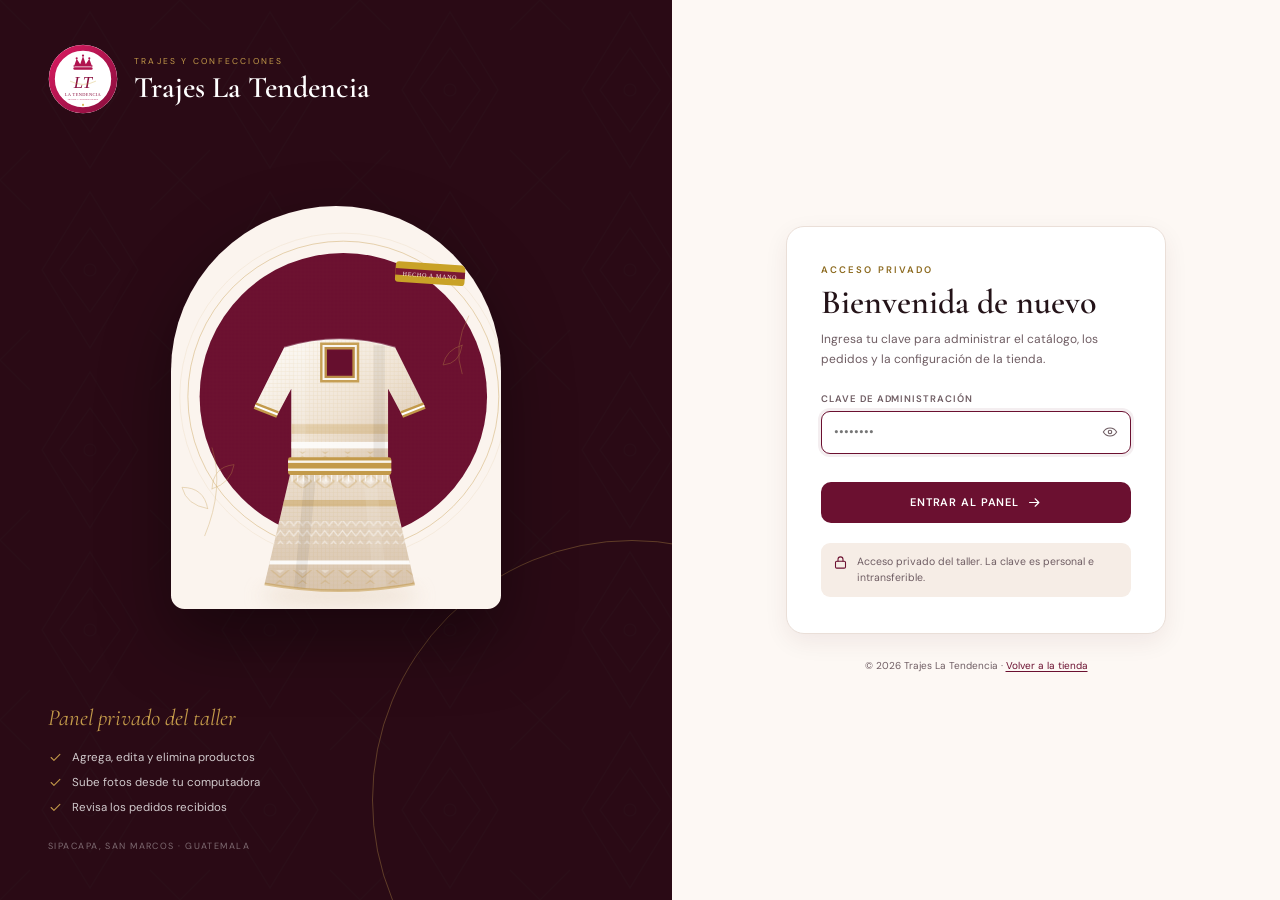
==== commit 33563026: "Panel sin pista de clave" ====
--- a/trajes-la-tendencia-publicar/admin.html
+++ b/trajes-la-tendencia-publicar/admin.html
@@ -86,7 +86,7 @@
 
       <div class="login__hint">
         <svg class="ico"><use href="#a-lock"/></svg>
-        <p>Clave inicial: <strong>LT2026</strong>. Cámbiala en <b>Ajustes → Seguridad</b>.</p>
+        <p>Acceso privado del taller. La clave es personal e intransferible.</p>
       </div>
     </form>
     <p class="login__foot">© <span id="login-year">2026</span> Trajes La Tendencia · <a href="index.html">Volver a la tienda</a></p>
@@ -132,6 +132,7 @@
         <svg class="ico"><use href="#a-logout"/></svg> Cerrar sesión
       </button>
       <p>Trajes La Tendencia · v1.0</p>
+      <p class="cloud-status" id="cloud-status" data-state="off">Nube: no configurada</p>
     </div>
   </aside>
 
@@ -353,7 +354,7 @@
               </div>
               <p class="form-error" id="pass-error"></p>
               <button type="button" class="btn btn--ghost btn--sm" id="btn-change-pass">Actualizar clave</button>
-              <p class="field-note">La clave se guarda cifrada en este navegador. Si la olvidas, deberás restablecer los datos del sitio.</p>
+              <p class="field-note">La clave se guarda cifrada y se sincroniza con la nube. Usa al menos 10 caracteres y guárdala en un lugar seguro.</p>
             </section>
 
             <section class="panel">
@@ -390,9 +391,9 @@
           <div class="publish__icon"><svg class="ico"><use href="#a-upload"/></svg></div>
           <div>
             <h3>¿Cómo publico mis cambios?</h3>
-            <p>El panel guarda los cambios en este navegador. Para que los vea todo el mundo, exporta el catálogo y reemplaza el archivo <code>js/data.js</code> en tu hosting. Las fotos nuevas viajan dentro de ese archivo, sin servicios externos.</p>
-          </div>
-          <ol>
+            <p id="publish-text">El panel guarda los cambios en este navegador. Para que los vea todo el mundo, exporta el catálogo y reemplaza el archivo <code>js/data.js</code> en tu hosting. Las fotos nuevas viajan dentro de ese archivo, sin servicios externos.</p>
+          </div>
+          <ol id="publish-steps">
             <li><span>1</span> Edita productos y ajustes.</li>
             <li><span>2</span> Presiona <b>Exportar catálogo publicado</b>.</li>
             <li><span>3</span> Sube el nuevo <code>data.js</code> a <code>js/</code>.</li>
@@ -504,6 +505,40 @@
 <button class="fab" id="btn-fab-new" aria-label="Nuevo producto"><svg class="ico"><use href="#a-plus"/></svg></button>
 
 <script src="js/data.js"></script>
-<script src="js/admin.js"></script>
+<script src="js/cloud.js"></script>
+<script>
+(function () {
+  var CACHE = "lt_catalog_v1";
+  var REV = "lt_cloud_rev";
+  function boot() {
+    var s = document.createElement("script");
+    s.src = "js/admin.js";
+    document.body.appendChild(s);
+  }
+  if (!window.LTCloud || !window.LTCloud.ready()) { boot(); return; }
+  var started = false;
+  function start() { if (started) return; started = true; boot(); }
+  function localRev() { try { return localStorage.getItem(REV); } catch (e) { return null; } }
+  function hasCache() { try { return !!localStorage.getItem(CACHE); } catch (e) { return false; } }
+  function save(data, rev) {
+    data.revision = Date.now();
+    try {
+      localStorage.setItem(CACHE, JSON.stringify(data));
+      if (rev) localStorage.setItem(REV, rev);
+    } catch (e) {}
+  }
+  window.LTCloud.version().then(function (rev) {
+    if (rev && localRev() === rev && hasCache()) { start(); return; }
+    return window.LTCloud.load().then(function (data) {
+      if (data && Array.isArray(data.products)) save(data, rev);
+      start();
+    });
+  }).catch(function (err) {
+    console.warn("No se pudo cargar el catálogo de la nube:", err);
+    start();
+  });
+  setTimeout(start, 5000);
+})();
+</script>
 </body>
 </html>
--- a/trajes-la-tendencia-publicar/css/admin.css
+++ b/trajes-la-tendencia-publicar/css/admin.css
@@ -171,6 +171,11 @@
 .side-store:hover,.side-logout:hover{background:rgba(255,255,255,.06);color:#fff}
 .side-logout{color:rgba(255,180,180,.8)}
 .sidebar__foot p{font-size:8.5px;color:rgba(234,217,223,.32);text-align:center;margin-top:12px;letter-spacing:.05em}
+.cloud-status{display:flex;align-items:center;justify-content:center;gap:6px;margin-top:6px!important}
+.cloud-status::before{content:"";width:6px;height:6px;border-radius:50%;background:rgba(234,217,223,.35);flex:none}
+.cloud-status[data-state="ok"]::before{background:#5BBF7A}
+.cloud-status[data-state="saving"]::before{background:#E0B84C}
+.cloud-status[data-state="error"]::before{background:#E0607A}
 .sidebar-overlay{display:none}
 
 .main{flex:1;min-width:0;display:flex;flex-direction:column}
